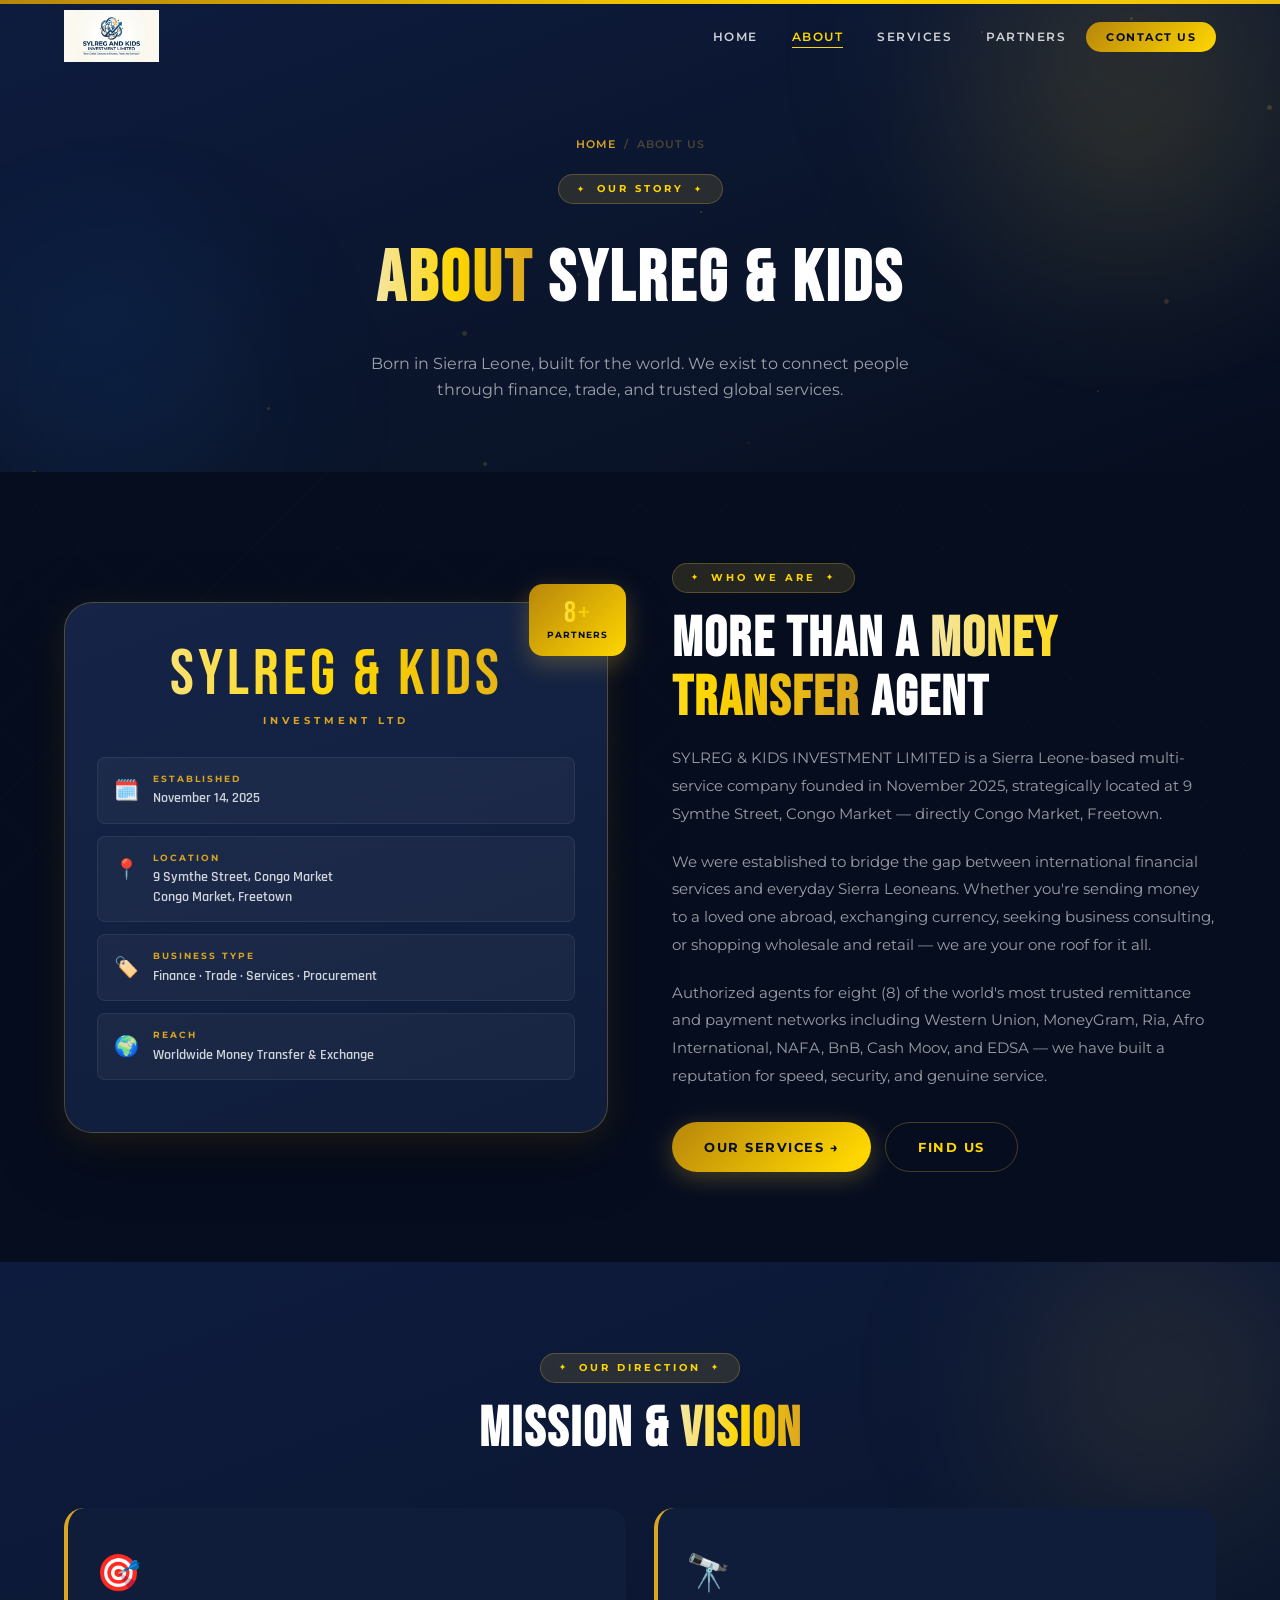
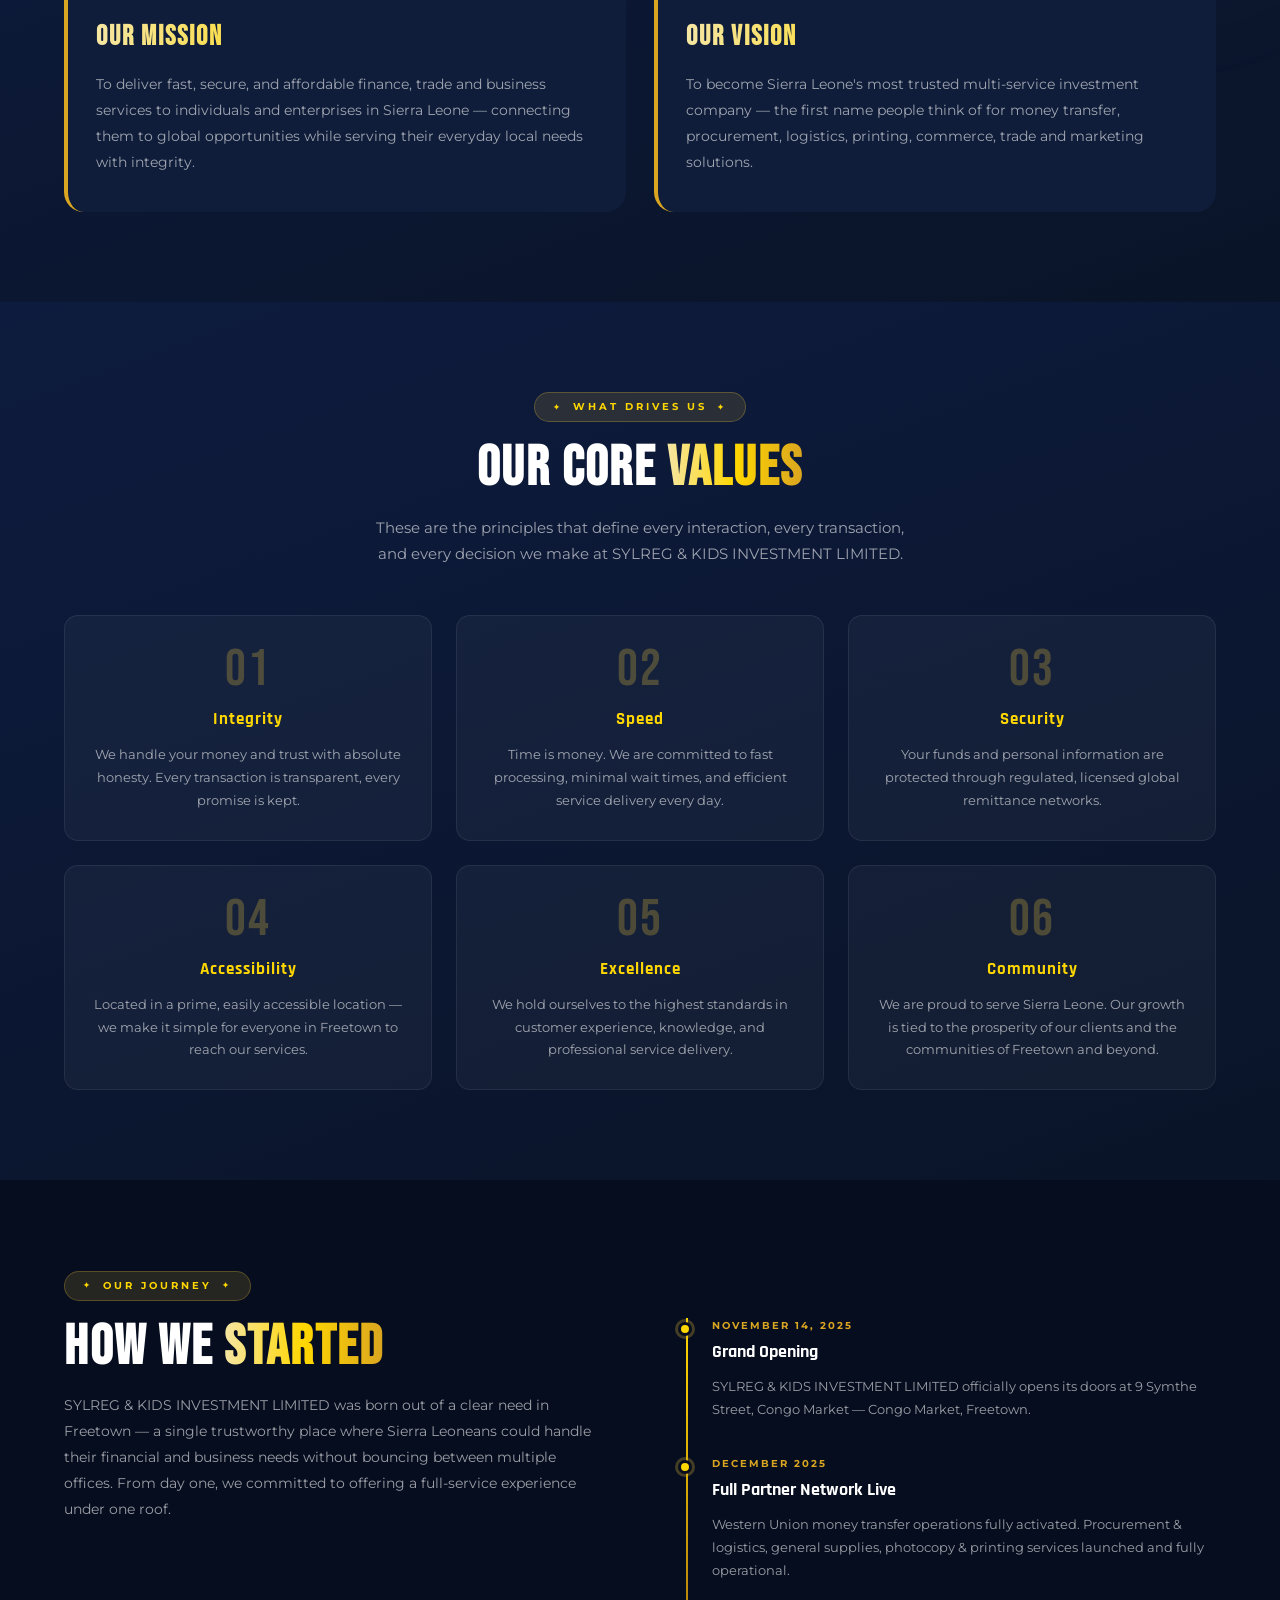
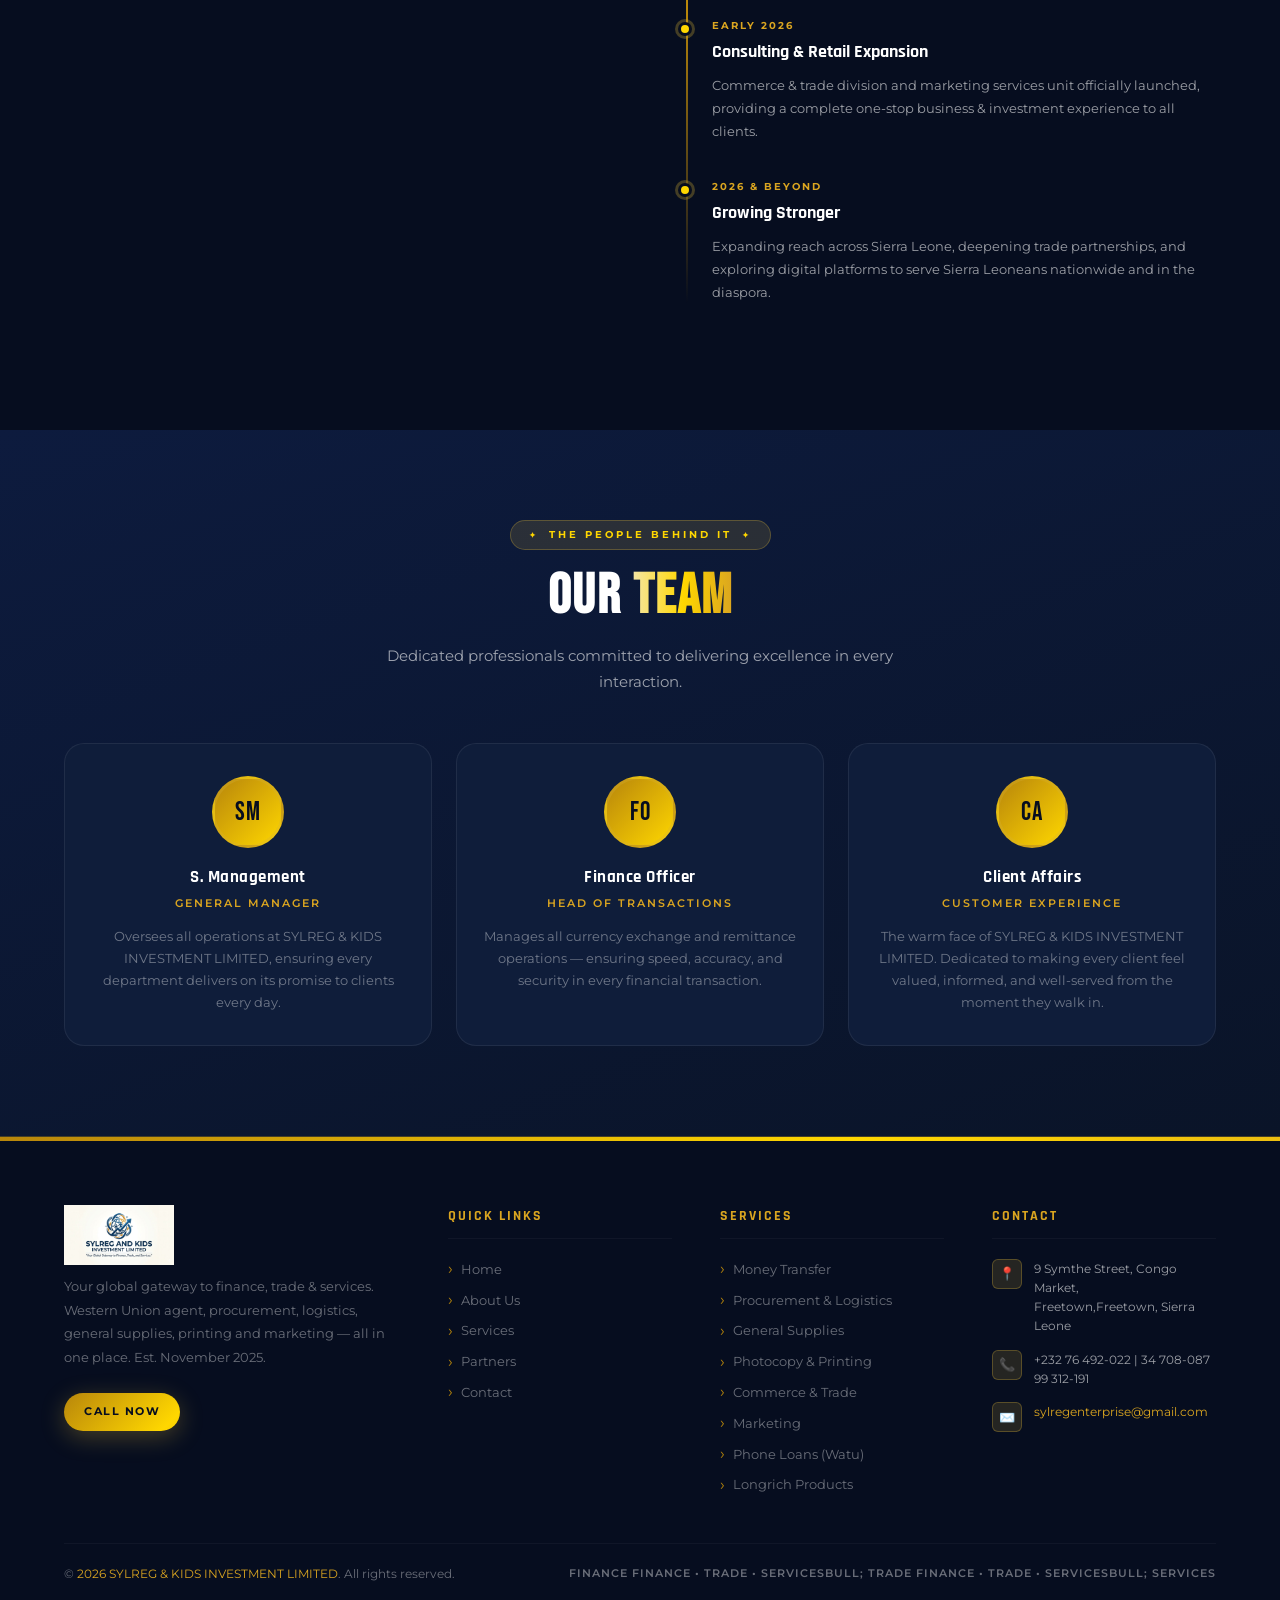
==== about.html @ 5f4aec76 "SYLREG & KIDS INVESTMENT LIMITED website" ====
<!DOCTYPE html>
<html lang="en">
<head>
  <meta charset="UTF-8" />
  <link rel="icon" type="image/png" href="[data-uri]">
  <meta name="viewport" content="width=device-width, initial-scale=1.0" />
  <meta name="description" content="About SYLREG &amp; KIDS INVESTMENT LIMITED — Our story, mission, values and team in Sierra Leone." />
  <title>About Us | SYLREG &amp; KIDS INVESTMENT LIMITED</title>
  <link rel="stylesheet" href="css/style.css" />
  <link rel="stylesheet" href="css/animations.css" />
  <link rel="stylesheet" href="css/responsive.css" />
  <style>
    /* ── ABOUT GRID ── */
    .about-grid {
      display: grid;
      grid-template-columns: 1fr 1fr;
      align-items: center;
      gap: 64px;
    }
    .about-img-wrap {
      position: relative;
    }
    .about-main-card {
      background: linear-gradient(160deg, var(--navy-light), var(--navy-card));
      border: 1px solid var(--gold-border);
      border-radius: var(--radius-xl);
      padding: 40px 32px;
      box-shadow: var(--shadow-gold), var(--shadow-card);
      text-align: center;
    }
    .about-big-logo {
      font-family: var(--font-display);
      font-size: 64px;
      letter-spacing: 4px;
      line-height: 1;
      margin-bottom: 6px;
    }
    .about-big-sub {
      font-size: 10px;
      font-weight: 700;
      letter-spacing: 4px;
      color: var(--gold-mid);
      text-transform: uppercase;
      margin-bottom: 28px;
    }
    .about-info-row {
      display: flex;
      align-items: flex-start;
      gap: 14px;
      background: var(--white-6);
      border: 1px solid var(--white-10);
      border-radius: var(--radius-sm);
      padding: 14px 16px;
      margin-bottom: 12px;
      text-align: left;
    }
    .about-info-icon {
      font-size: 20px;
      flex-shrink: 0;
      margin-top: 2px;
    }
    .about-info-label {
      font-size: 9px;
      font-weight: 700;
      letter-spacing: 2px;
      text-transform: uppercase;
      color: var(--gold-mid);
      margin-bottom: 3px;
    }
    .about-info-val {
      font-family: var(--font-sub);
      font-size: 14px;
      font-weight: 600;
      color: var(--white-80);
      line-height: 1.4;
    }
    .about-float-badge {
      position: absolute;
      top: -18px; right: -18px;
      background: linear-gradient(135deg, var(--gold-dark), var(--gold-bright));
      color: var(--navy-deep);
      border-radius: var(--radius-md);
      padding: 14px 18px;
      text-align: center;
      box-shadow: 0 8px 24px rgba(212,175,55,0.3);
    }
    .about-float-badge .num {
      font-family: var(--font-display);
      font-size: 30px;
      letter-spacing: 2px;
      line-height: 1;
    }
    .about-float-badge .lbl {
      font-size: 9px;
      font-weight: 700;
      letter-spacing: 1px;
      text-transform: uppercase;
    }

    /* ── MISSION / VISION ── */
    .mv-grid {
      display: grid;
      grid-template-columns: 1fr 1fr;
      gap: 28px;
      margin-top: 20px;
    }
    .mv-card {
      background: var(--navy-card);
      border-radius: var(--radius-lg);
      padding: 36px 28px;
      border-left: 4px solid var(--gold-mid);
      transition: var(--transition);
    }
    .mv-card:hover {
      border-left-color: var(--gold-bright);
      transform: translateY(-4px);
      box-shadow: var(--shadow-gold);
    }
    .mv-icon { font-size: 36px; margin-bottom: 14px; display: block; }
    .mv-title {
      font-family: var(--font-display);
      font-size: 28px;
      letter-spacing: 2px;
      margin-bottom: 12px;
    }
    .mv-body {
      font-size: 14px;
      color: var(--white-60);
      line-height: 1.85;
    }

    /* ── VALUES ── */
    .values-section {
      background: linear-gradient(160deg, var(--navy-mid), var(--navy-dark));
      position: relative;
      overflow: hidden;
    }
    .values-grid {
      display: grid;
      grid-template-columns: repeat(3, 1fr);
      gap: 24px;
      margin-top: 48px;
    }
    .value-card {
      background: var(--white-6);
      border: 1px solid var(--white-10);
      border-radius: var(--radius-md);
      padding: 28px 24px;
      text-align: center;
      transition: var(--transition);
    }
    .value-card:hover {
      border-color: var(--gold-border);
      background: var(--gold-glow);
      transform: translateY(-4px);
    }
    .value-num {
      font-family: var(--font-display);
      font-size: 52px;
      letter-spacing: 2px;
      line-height: 1;
      color: var(--gold-border);
      margin-bottom: 10px;
    }
    .value-title {
      font-family: var(--font-sub);
      font-size: 17px;
      font-weight: 700;
      letter-spacing: 1px;
      margin-bottom: 10px;
      color: var(--gold-bright);
    }
    .value-body {
      font-size: 13px;
      color: var(--white-60);
      line-height: 1.75;
    }

    /* ── TIMELINE ── */
    .timeline {
      position: relative;
      padding-left: 40px;
      margin-top: 48px;
    }
    .timeline::before {
      content: '';
      position: absolute;
      left: 14px; top: 0; bottom: 0;
      width: 2px;
      background: linear-gradient(to bottom, var(--gold-bright), var(--gold-dark), transparent);
    }
    .timeline-item {
      position: relative;
      margin-bottom: 36px;
    }
    .timeline-dot {
      position: absolute;
      left: -34px;
      top: 4px;
      width: 14px; height: 14px;
      background: var(--gold-bright);
      border-radius: 50%;
      border: 3px solid var(--navy-deep);
      box-shadow: 0 0 0 3px var(--gold-border);
    }
    .timeline-date {
      font-size: 10px;
      font-weight: 700;
      letter-spacing: 2px;
      text-transform: uppercase;
      color: var(--gold-mid);
      margin-bottom: 4px;
    }
    .timeline-title {
      font-family: var(--font-sub);
      font-size: 18px;
      font-weight: 700;
      margin-bottom: 8px;
    }
    .timeline-body {
      font-size: 13px;
      color: var(--white-60);
      line-height: 1.75;
    }

    /* ── TEAM ── */
    .team-grid {
      display: grid;
      grid-template-columns: repeat(3, 1fr);
      gap: 24px;
      margin-top: 48px;
    }
    .team-card {
      background: var(--navy-card);
      border: 1px solid var(--white-10);
      border-radius: var(--radius-lg);
      padding: 32px 24px;
      text-align: center;
      transition: var(--transition);
    }
    .team-card:hover {
      border-color: var(--gold-border);
      transform: translateY(-6px);
      box-shadow: var(--shadow-gold);
    }
    .team-avatar {
      width: 72px; height: 72px;
      border-radius: 50%;
      background: linear-gradient(135deg, var(--gold-dark), var(--gold-bright));
      display: flex;
      align-items: center;
      justify-content: center;
      font-family: var(--font-display);
      font-size: 26px;
      letter-spacing: 1px;
      color: var(--navy-deep);
      margin: 0 auto 16px;
      border: 3px solid var(--gold-border);
    }
    .team-name {
      font-family: var(--font-sub);
      font-size: 17px;
      font-weight: 700;
      letter-spacing: 0.5px;
      margin-bottom: 4px;
    }
    .team-role {
      font-size: 11px;
      font-weight: 600;
      letter-spacing: 2px;
      text-transform: uppercase;
      color: var(--gold-mid);
      margin-bottom: 12px;
    }
    .team-desc {
      font-size: 13px;
      color: var(--white-40);
      line-height: 1.7;
    }
  </style>
</head>
<body class="page-in">

  <div class="gold-strip"></div>

  <nav class="navbar">
    <div class="container">
      <div class="nav-inner">
        <a href="index.html" class="nav-logo" style="display:flex;align-items:center;">
          <img src="[data-uri]" alt="SYLREG AND KIDS Investment Limited"
               style="height:52px;width:auto;object-fit:contain;display:block;">
        </a>
        <ul class="nav-links">
          <li><a href="index.html">Home</a></li>
          <li><a href="about.html" class="active">About</a></li>
          <li><a href="services.html">Services</a></li>
          <li><a href="partners.html">Partners</a></li>
          <li><a href="contact.html" class="nav-cta">Contact Us</a></li>
        </ul>
        <div class="hamburger" id="hamburger"><span></span><span></span><span></span></div>
      </div>
    </div>
    <div class="mobile-menu" id="mobile-menu">
      <a href="index.html">🏠 Home</a>
      <a href="about.html">ℹ️ About</a>
      <a href="services.html">⚙️ Services</a>
      <a href="partners.html">🤝 Partners</a>
      <a href="contact.html">📞 Contact Us</a>
    </div>
  </nav>

  <!-- PAGE HEADER -->
  <section class="page-header">
    <div class="orb orb-gold" style="width:500px;height:500px;top:-200px;right:-100px;"></div>
    <div class="orb orb-blue" style="width:350px;height:350px;bottom:-100px;left:-50px;"></div>
    <div class="particles-bg"></div>
    <div class="container">
      <div class="breadcrumb"><a href="index.html">Home</a><span>/</span><span>About Us</span></div>
      <div class="section-label hero-animate-1">Our Story</div>
      <h1 class="hero-animate-2"><span class="shimmer-text">About</span> SYLREG &amp; KIDS</h1>
      <p class="hero-animate-3">Born in Sierra Leone, built for the world. We exist to connect people through finance, trade, and trusted global services.</p>
    </div>
  </section>

  <!-- ABOUT MAIN -->
  <section class="section">
    <div class="container">
      <div class="about-grid">
        <div class="about-img-wrap reveal-left">
          <div class="about-main-card">
            <div class="about-big-logo shimmer-text">SYLREG &amp; KIDS</div>
            <div class="about-big-sub">Investment Ltd</div>
            <div class="about-info-row">
              <span class="about-info-icon">🗓️</span>
              <div>
                <div class="about-info-label">Established</div>
                <div class="about-info-val">November 14, 2025</div>
              </div>
            </div>
            <div class="about-info-row">
              <span class="about-info-icon">📍</span>
              <div>
                <div class="about-info-label">Location</div>
                <div class="about-info-val">9 Symthe Street, Congo Market<br>Congo Market, Freetown</div>
              </div>
            </div>
            <div class="about-info-row">
              <span class="about-info-icon">🏷️</span>
              <div>
                <div class="about-info-label">Business Type</div>
                <div class="about-info-val">Finance · Trade · Services · Procurement</div>
              </div>
            </div>
            <div class="about-info-row">
              <span class="about-info-icon">🌍</span>
              <div>
                <div class="about-info-label">Reach</div>
                <div class="about-info-val">Worldwide Money Transfer &amp; Exchange</div>
              </div>
            </div>
          </div>
          <div class="about-float-badge float">
            <div class="num shimmer-text">8+</div>
            <div class="lbl">Partners</div>
          </div>
        </div>

        <div class="reveal-right">
          <div class="section-label">Who We Are</div>
          <h2 class="section-title">More Than a <span class="shimmer-text">Money Transfer</span> Agent</h2>
          <p style="font-size:15px;color:var(--white-60);line-height:1.85;margin-bottom:20px">
            SYLREG &amp; KIDS INVESTMENT LIMITED is a Sierra Leone-based multi-service company founded in November 2025,
            strategically located at 9 Symthe Street, Congo Market — directly Congo Market, Freetown.
          </p>
          <p style="font-size:15px;color:var(--white-60);line-height:1.85;margin-bottom:20px">
            We were established to bridge the gap between international financial services and everyday Sierra Leoneans.
            Whether you're sending money to a loved one abroad, exchanging currency, seeking business consulting,
            or shopping wholesale and retail — we are your one roof for it all.
          </p>
          <p style="font-size:15px;color:var(--white-60);line-height:1.85;margin-bottom:32px">
            Authorized agents for eight (8) of the world's most trusted remittance and payment networks including
            Western Union, MoneyGram, Ria, Afro International, NAFA, BnB, Cash Moov, and EDSA — we have built a reputation
            for speed, security, and genuine service.
          </p>
          <div style="display:flex;gap:14px;flex-wrap:wrap">
            <a href="services.html" class="btn btn-gold">Our Services &rarr;</a>
            <a href="contact.html" class="btn btn-outline">Find Us</a>
          </div>
        </div>
      </div>
    </div>
  </section>

  <!-- MISSION & VISION -->
  <section class="section" style="background:linear-gradient(160deg,var(--navy-mid),var(--navy-dark));position:relative;overflow:hidden">
    <div class="orb orb-gold" style="width:400px;height:400px;top:-80px;right:-80px;"></div>
    <div class="container">
      <div style="text-align:center;margin-bottom:48px">
        <div class="section-label reveal">Our Direction</div>
        <h2 class="section-title reveal delay-1">Mission &amp; <span class="shimmer-text">Vision</span></h2>
      </div>
      <div class="mv-grid">
        <div class="mv-card reveal delay-1">
          <span class="mv-icon">🎯</span>
          <h3 class="mv-title shimmer-text">Our Mission</h3>
          <p class="mv-body">To deliver fast, secure, and affordable finance, trade and business services to individuals and enterprises in Sierra Leone — connecting them to global opportunities while serving their everyday local needs with integrity.</p>
        </div>
        <div class="mv-card reveal delay-2">
          <span class="mv-icon">🔭</span>
          <h3 class="mv-title shimmer-text">Our Vision</h3>
          <p class="mv-body">To become Sierra Leone's most trusted multi-service investment company — the first name people think of for money transfer, procurement, logistics, printing, commerce, trade and marketing solutions.</p>
        </div>
      </div>
    </div>
  </section>

  <!-- CORE VALUES -->
  <section class="section values-section">
    <div class="container">
      <div style="text-align:center;margin-bottom:8px">
        <div class="section-label reveal">What Drives Us</div>
        <h2 class="section-title reveal delay-1">Our Core <span class="shimmer-text">Values</span></h2>
        <p class="section-subtitle reveal delay-2" style="margin:0 auto;text-align:center">
          These are the principles that define every interaction, every transaction, and every decision we make at SYLREG &amp; KIDS INVESTMENT LIMITED.
        </p>
      </div>
      <div class="values-grid">
        <div class="value-card reveal delay-1">
          <div class="value-num">01</div>
          <div class="value-title">Integrity</div>
          <p class="value-body">We handle your money and trust with absolute honesty. Every transaction is transparent, every promise is kept.</p>
        </div>
        <div class="value-card reveal delay-2">
          <div class="value-num">02</div>
          <div class="value-title">Speed</div>
          <p class="value-body">Time is money. We are committed to fast processing, minimal wait times, and efficient service delivery every day.</p>
        </div>
        <div class="value-card reveal delay-3">
          <div class="value-num">03</div>
          <div class="value-title">Security</div>
          <p class="value-body">Your funds and personal information are protected through regulated, licensed global remittance networks.</p>
        </div>
        <div class="value-card reveal delay-1">
          <div class="value-num">04</div>
          <div class="value-title">Accessibility</div>
          <p class="value-body">Located in a prime, easily accessible location — we make it simple for everyone in Freetown to reach our services.</p>
        </div>
        <div class="value-card reveal delay-2">
          <div class="value-num">05</div>
          <div class="value-title">Excellence</div>
          <p class="value-body">We hold ourselves to the highest standards in customer experience, knowledge, and professional service delivery.</p>
        </div>
        <div class="value-card reveal delay-3">
          <div class="value-num">06</div>
          <div class="value-title">Community</div>
          <p class="value-body">We are proud to serve Sierra Leone. Our growth is tied to the prosperity of our clients and the communities of Freetown and beyond.</p>
        </div>
      </div>
    </div>
  </section>

  <!-- TIMELINE -->
  <section class="section">
    <div class="container">
      <div style="display:grid;grid-template-columns:1fr 1fr;gap:64px;align-items:flex-start">
        <div class="reveal-left">
          <div class="section-label">Our Journey</div>
          <h2 class="section-title">How We <span class="shimmer-text">Started</span></h2>
          <p style="font-size:14px;color:var(--white-60);line-height:1.85;margin-top:16px">
            SYLREG &amp; KIDS INVESTMENT LIMITED was born out of a clear need in Freetown — a single trustworthy place where Sierra Leoneans
            could handle their financial and business needs without bouncing between multiple offices.
            From day one, we committed to offering a full-service experience under one roof.
          </p>
        </div>
        <div class="reveal-right">
          <div class="timeline">
            <div class="timeline-item">
              <div class="timeline-dot"></div>
              <div class="timeline-date">November 14, 2025</div>
              <h4 class="timeline-title">Grand Opening</h4>
              <p class="timeline-body">SYLREG &amp; KIDS INVESTMENT LIMITED officially opens its doors at 9 Symthe Street, Congo Market — Congo Market, Freetown.</p>
            </div>
            <div class="timeline-item">
              <div class="timeline-dot"></div>
              <div class="timeline-date">December 2025</div>
              <h4 class="timeline-title">Full Partner Network Live</h4>
              <p class="timeline-body">Western Union money transfer operations fully activated. Procurement &amp; logistics, general supplies, photocopy &amp; printing services launched and fully operational.</p>
            </div>
            <div class="timeline-item">
              <div class="timeline-dot"></div>
              <div class="timeline-date">Early 2026</div>
              <h4 class="timeline-title">Consulting &amp; Retail Expansion</h4>
              <p class="timeline-body">Commerce &amp; trade division and marketing services unit officially launched, providing a complete one-stop business &amp; investment experience to all clients.</p>
            </div>
            <div class="timeline-item">
              <div class="timeline-dot"></div>
              <div class="timeline-date">2026 &amp; Beyond</div>
              <h4 class="timeline-title">Growing Stronger</h4>
              <p class="timeline-body">Expanding reach across Sierra Leone, deepening trade partnerships, and exploring digital platforms to serve Sierra Leoneans nationwide and in the diaspora.</p>
            </div>
          </div>
        </div>
      </div>
    </div>
  </section>

  <!-- TEAM -->
  <section class="section" style="background:linear-gradient(160deg,var(--navy-mid),var(--navy-dark))">
    <div class="container">
      <div style="text-align:center;margin-bottom:8px">
        <div class="section-label reveal">The People Behind It</div>
        <h2 class="section-title reveal delay-1">Our <span class="shimmer-text">Team</span></h2>
        <p class="section-subtitle reveal delay-2" style="margin:0 auto;text-align:center">
          Dedicated professionals committed to delivering excellence in every interaction.
        </p>
      </div>
      <div class="team-grid">
        <div class="team-card reveal delay-1">
          <div class="team-avatar">SM</div>
          <div class="team-name">S. Management</div>
          <div class="team-role">General Manager</div>
          <p class="team-desc">Oversees all operations at SYLREG &amp; KIDS INVESTMENT LIMITED, ensuring every department delivers on its promise to clients every day.</p>
        </div>
        <div class="team-card reveal delay-2">
          <div class="team-avatar">FO</div>
          <div class="team-name">Finance Officer</div>
          <div class="team-role">Head of Transactions</div>
          <p class="team-desc">Manages all currency exchange and remittance operations — ensuring speed, accuracy, and security in every financial transaction.</p>
        </div>
        <div class="team-card reveal delay-3">
          <div class="team-avatar">CA</div>
          <div class="team-name">Client Affairs</div>
          <div class="team-role">Customer Experience</div>
          <p class="team-desc">The warm face of SYLREG &amp; KIDS INVESTMENT LIMITED. Dedicated to making every client feel valued, informed, and well-served from the moment they walk in.</p>
        </div>
      </div>
    </div>
  </section>

  <!-- FOOTER -->
  <footer>
    <div class="gold-strip"></div>
    <div class="container">
      <div class="footer-main">
        <div>
          <img src="[data-uri]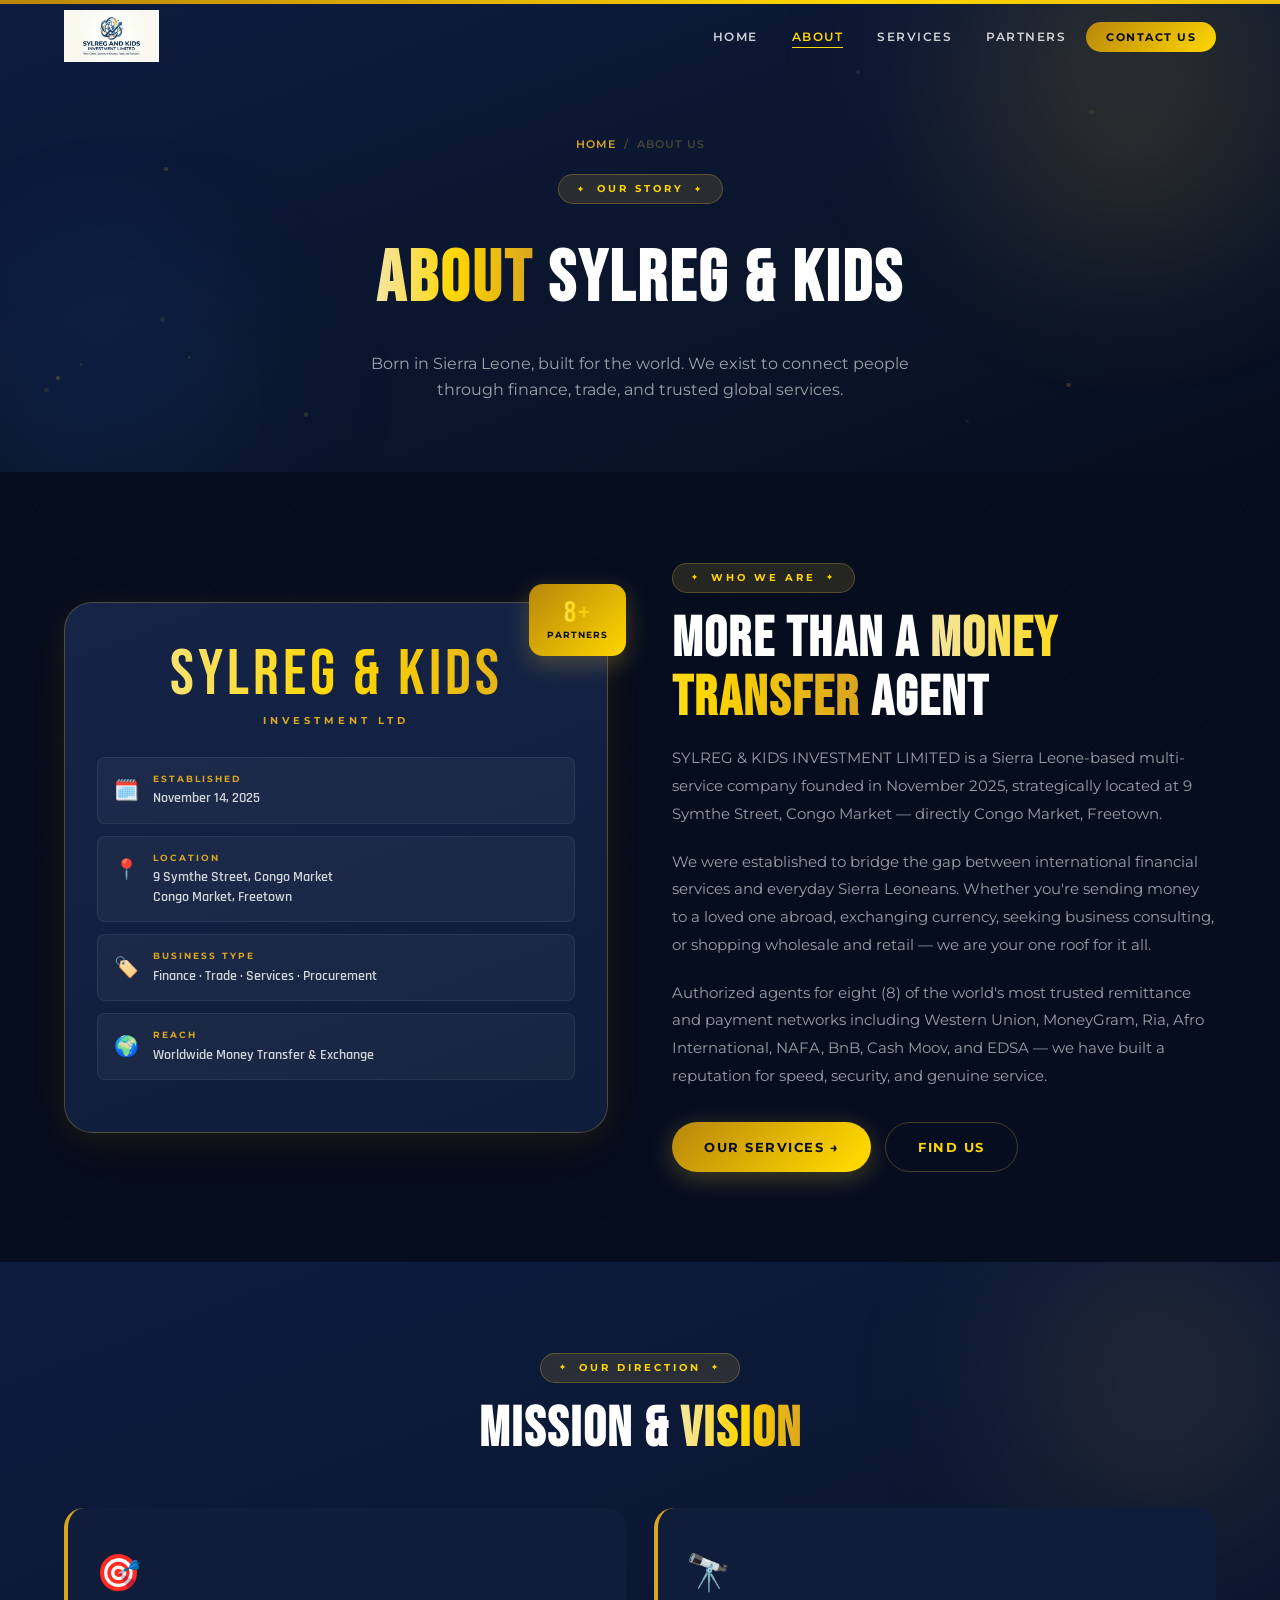
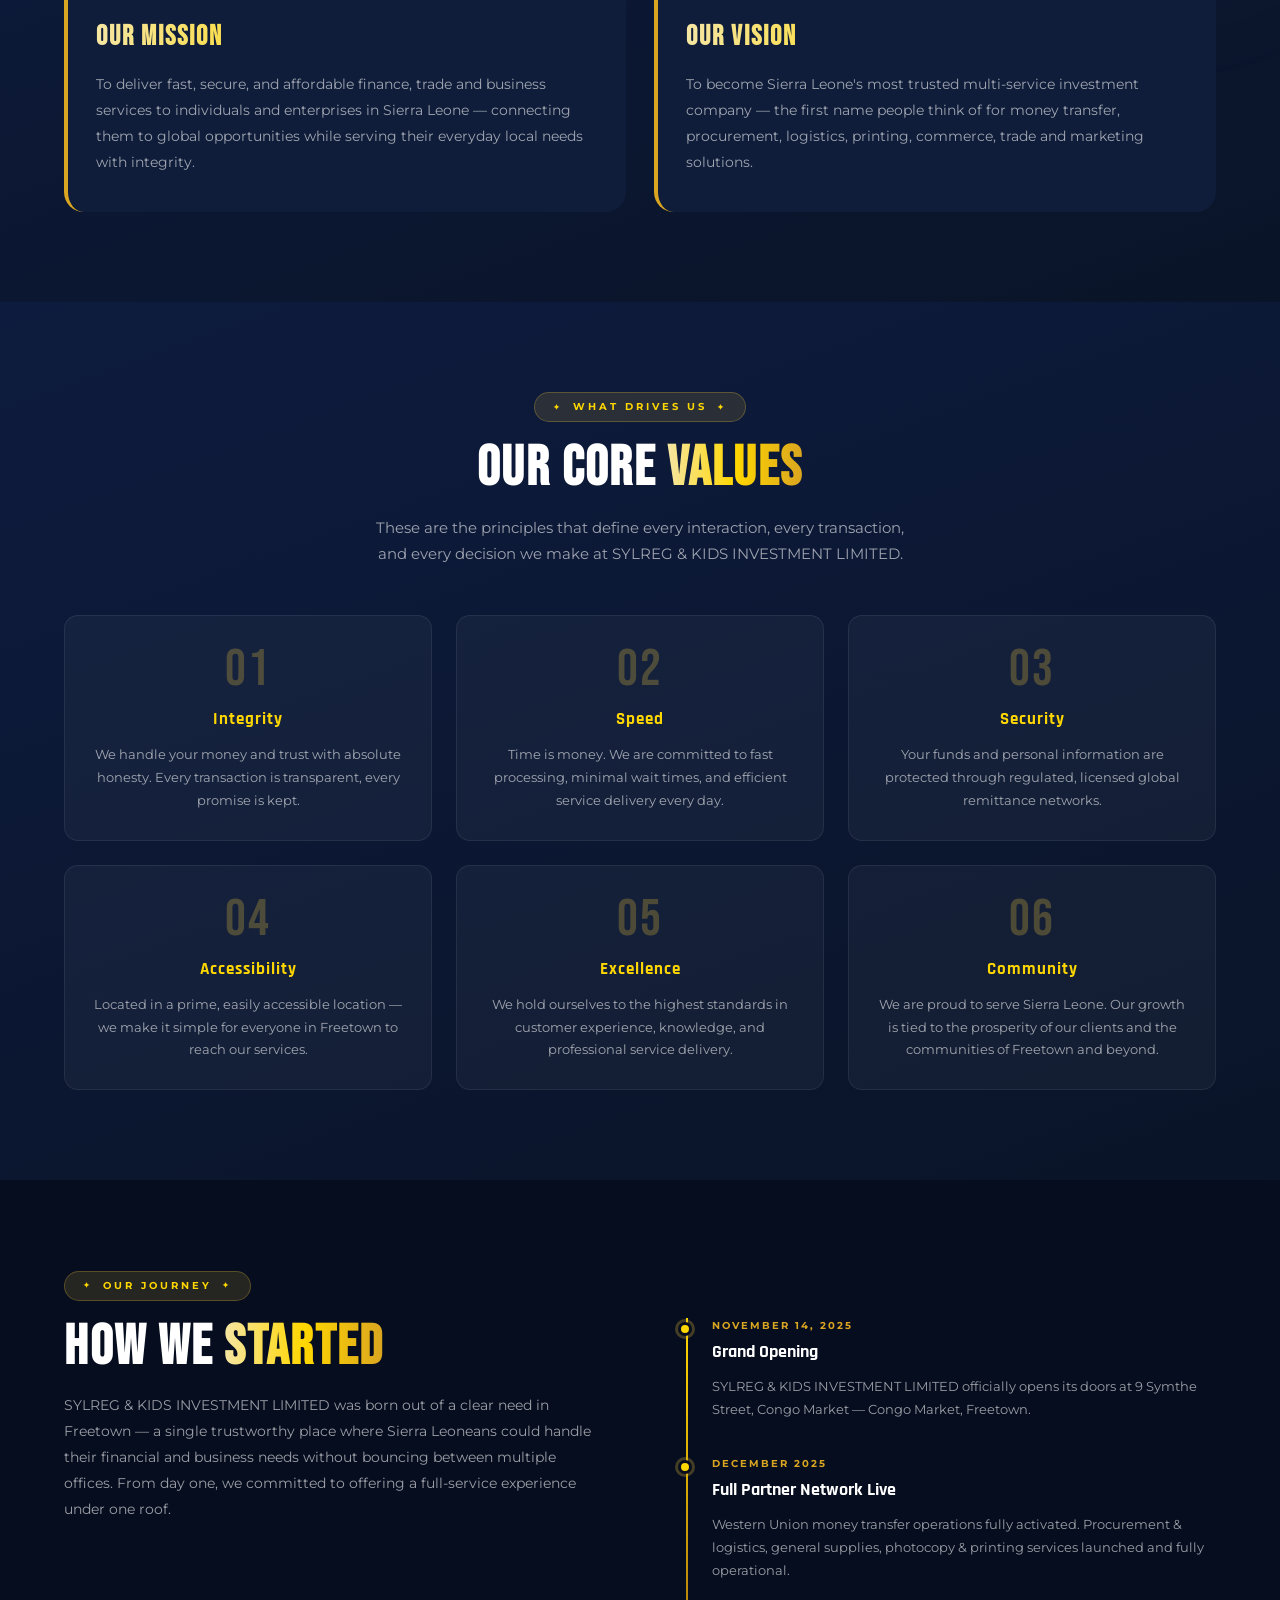
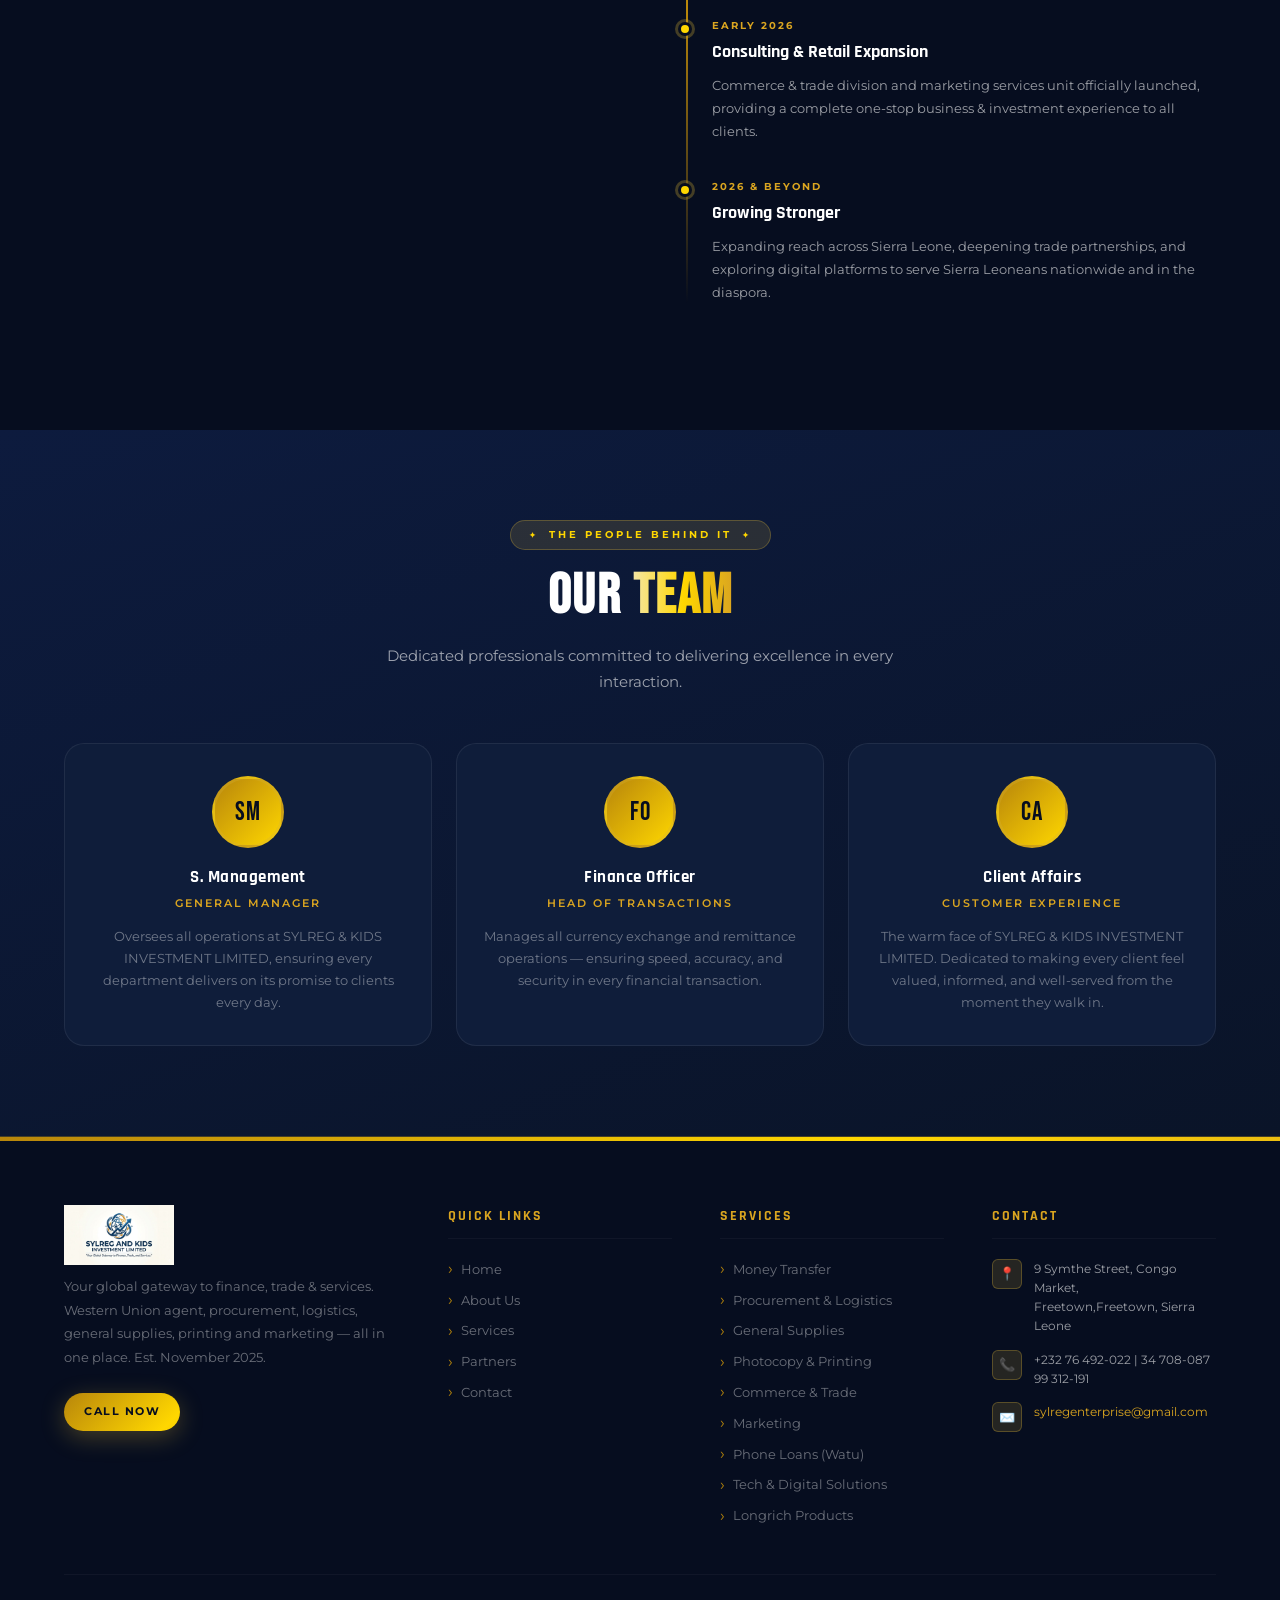
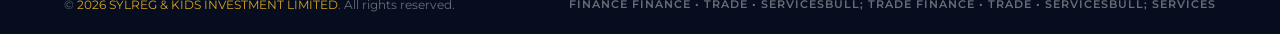
